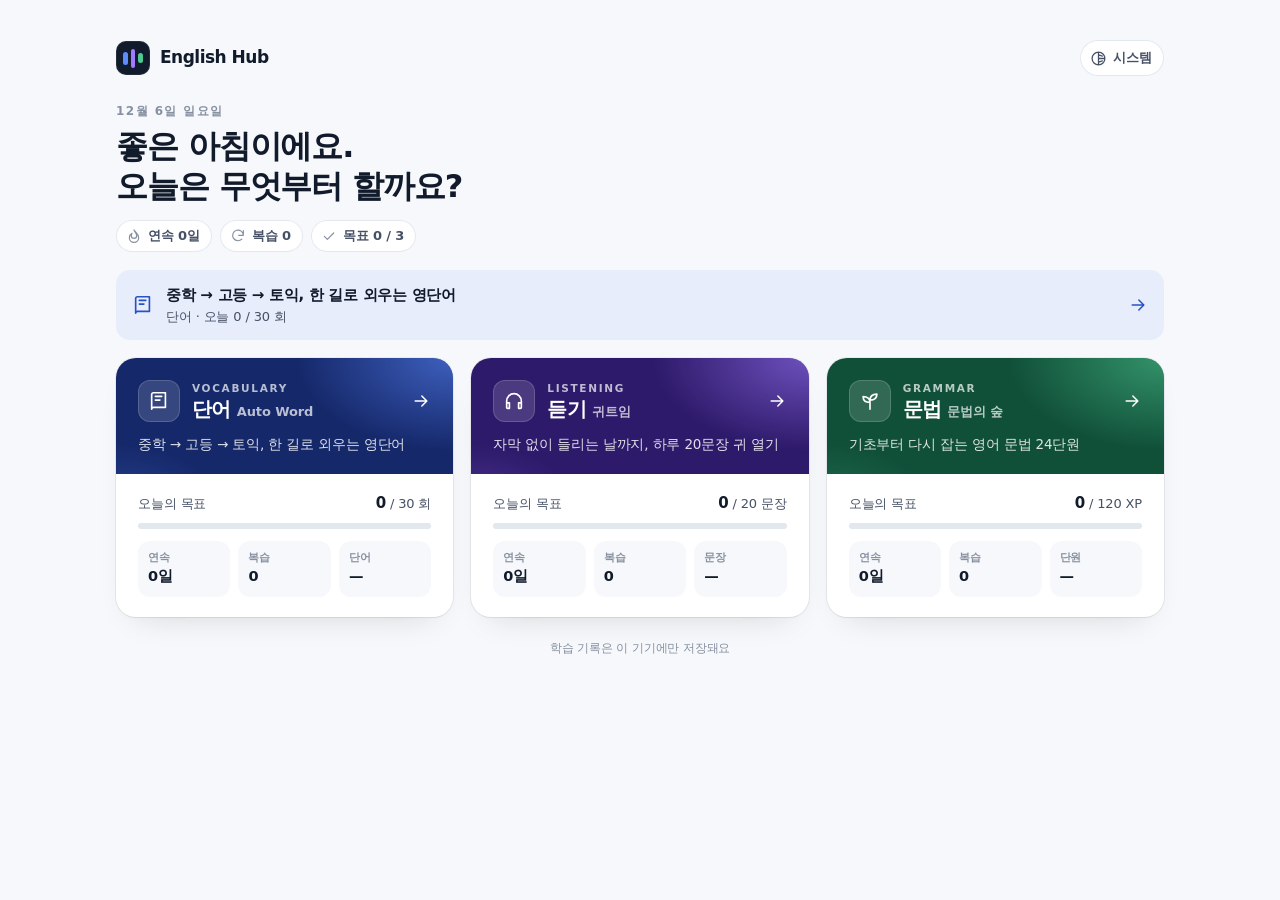
==== index.html @ cfde669b "English Hub 웹 버전 (단어 · 듣기 · 문법) Co-Authored-By: Claude Fable 5.2 <noreply@anthropic.com>" ====
<!doctype html>
<html lang="ko" data-theme="light">
<head>
<meta charset="utf-8">
<meta name="viewport" content="width=device-width, initial-scale=1, viewport-fit=cover">
<meta name="theme-color" content="#F6F8FB">
<title>English Hub — 단어 · 듣기 · 문법</title>
<meta name="description" content="단어 · 듣기 · 문법을 한 곳에서 공부하는 영어 학습 앱">
<link rel="icon" href="data:image/svg+xml,%3Csvg xmlns='http://www.w3.org/2000/svg' viewBox='0 0 64 64'%3E%3Crect width='64' height='64' rx='16' fill='%23111B2B'/%3E%3Crect x='15' y='20.500' width='8' height='23' rx='4' fill='%235E8BFF'/%3E%3Crect x='28' y='14' width='8' height='36' rx='4' fill='%23A07BFF'/%3E%3Crect x='41' y='23' width='8' height='18' rx='4' fill='%234FC891'/%3E%3C/svg%3E">
<link rel="manifest" href="manifest.webmanifest">
<link rel="apple-touch-icon" href="icons/apple-touch-icon.png">
<meta name="apple-mobile-web-app-capable" content="yes">
<meta name="mobile-web-app-capable" content="yes">
<meta name="apple-mobile-web-app-title" content="English Hub">
<meta name="apple-mobile-web-app-status-bar-style" content="default">
<meta name="format-detection" content="telephone=no">
<script>
/* 첫 페인트 전에 테마 적용 */
(function () { try { var t = localStorage.getItem('englishhub.theme') || 'auto'; if (t === 'auto') t = matchMedia('(prefers-color-scheme: dark)').matches ? 'dark' : 'light'; document.documentElement.dataset.theme = t; } catch (e) {} })();
</script>
<style>
/* English Hub 통합 홈 — 무채색만 쓰고, 파트 색(단어 파랑 · 듣기 보라 · 문법 초록)은 카드에만 쓴다. */
:root {
  --bg: #F6F8FB; --surface: #FFFFFF; --ink: #111B2B; --ink-2: #465166; --muted: #8791A1; --line: #E4E8EF; --track: #E3E7EE;
  --shadow: 0 0 0 1px rgba(20, 30, 50, .06), 0 1px 2px rgba(20, 20, 30, .04), 0 16px 32px -20px rgba(20, 20, 30, .18);
  --sans: -apple-system, BlinkMacSystemFont, "Pretendard", "Apple SD Gothic Neo", "Noto Sans KR", "Malgun Gothic", system-ui, sans-serif;
}
[data-theme="dark"] {
  --bg: #0C111B; --surface: #141B28; --ink: #EEF1F6; --ink-2: #B4BDCC; --muted: #77839A; --line: #243044; --track: #212B3C;
  --shadow: 0 0 0 1px rgba(255, 255, 255, .06), 0 16px 32px -20px rgba(0, 0, 0, .7);
  color-scheme: dark;
}
.p-word { --brand: #2752C4; --soft: #E7EDFB; --hero: #16296B; --glow: #5E8BFF; }
.p-hear { --brand: #6B3FC4; --soft: #EFE9FB; --hero: #2E1B6B; --glow: #A07BFF; }
.p-grammar { --brand: #1B7A50; --soft: #E2F2EA; --hero: #11503A; --glow: #4FC891; }
[data-theme="dark"] .p-word { --brand: #9DB8FF; --soft: #1B2747; --hero: #16213F; }
[data-theme="dark"] .p-hear { --brand: #C2A8FF; --soft: #271F45; --hero: #221A42; --glow: #9A78F0; }
[data-theme="dark"] .p-grammar { --brand: #8FDDB6; --soft: #173226; --hero: #14312A; }

* { box-sizing: border-box; margin: 0; }
html { -webkit-text-size-adjust: 100%; -webkit-tap-highlight-color: transparent; }
body { background: var(--bg); color: var(--ink); font: 15px/1.5 var(--sans); letter-spacing: -.01em; -webkit-font-smoothing: antialiased; }
a { color: inherit; text-decoration: none; touch-action: manipulation; }
button { font: inherit; color: inherit; background: none; border: 0; padding: 0; cursor: pointer; touch-action: manipulation; }
:focus-visible { outline: 2px solid var(--ink); outline-offset: 2px; border-radius: 10px; }
svg.ic { width: 20px; height: 20px; fill: none; stroke: currentColor; stroke-width: 1.8; stroke-linecap: round; stroke-linejoin: round; flex: none; }

.page { max-width: 1080px; margin: 0 auto; padding: calc(18px + env(safe-area-inset-top)) max(16px, env(safe-area-inset-right)) calc(32px + env(safe-area-inset-bottom)) max(16px, env(safe-area-inset-left)); }
.top { display: flex; align-items: center; justify-content: space-between; gap: 12px; }
.logo { display: flex; align-items: center; gap: 10px; font-weight: 750; font-size: 17px; letter-spacing: -.03em; }
.logo i { width: 34px; height: 34px; border-radius: 10px; background: #111B2B; display: flex; align-items: center; justify-content: center; gap: 3px; box-shadow: inset 0 0 0 1px rgba(255, 255, 255, .08); }
.logo i b { width: 4.5px; border-radius: 3px; }
.theme { display: inline-flex; align-items: center; gap: 6px; height: 36px; padding: 0 12px 0 10px; border-radius: 999px; color: var(--ink-2); font-size: 13px; font-weight: 600; box-shadow: inset 0 0 0 1px var(--line); background: var(--surface); }
.theme .ic { width: 17px; height: 17px; }

.hello { margin-top: 26px; }
.hello small { display: block; font-size: 12px; font-weight: 650; letter-spacing: .12em; color: var(--muted); }
.hello h1 { font-size: clamp(24px, 6.4vw, 32px); line-height: 1.25; letter-spacing: -.035em; margin-top: 6px; word-break: keep-all; }
.pills { display: flex; flex-wrap: wrap; gap: 8px; margin-top: 14px; }
.pill { display: inline-flex; align-items: center; gap: 6px; height: 32px; padding: 0 12px 0 10px; border-radius: 999px; background: var(--surface); box-shadow: inset 0 0 0 1px var(--line); font-size: 13px; font-weight: 650; color: var(--ink-2); font-variant-numeric: tabular-nums; }
.pill .ic { width: 16px; height: 16px; color: var(--muted); }

.next { display: flex; align-items: center; gap: 12px; margin-top: 18px; padding: 14px 16px; border-radius: 14px; background: var(--soft); color: var(--ink); }
.next > .ic { color: var(--brand); width: 22px; height: 22px; }
.next .txt { flex: 1; min-width: 0; font-size: 13px; color: var(--ink-2); }
.next .txt b, .next .txt small { display: block; overflow: hidden; text-overflow: ellipsis; white-space: nowrap; }
.next .txt b { font-size: 15px; font-weight: 700; letter-spacing: -.02em; color: var(--ink); } .next .txt small { font-size: 13px; }
.next .go { color: var(--brand); display: flex; }

.cards { display: grid; gap: 14px; margin-top: 18px; }
.card { display: flex; flex-direction: column; border-radius: 20px; background: var(--surface); box-shadow: var(--shadow); overflow: hidden; transition: transform .15s; }
.card:active { transform: scale(.985); }
.card-hero { position: relative; isolation: isolate; overflow: hidden; padding: 18px 18px 16px; color: #fff; background: var(--hero); }
.card-hero::before { content: ""; position: absolute; inset: 0; z-index: -1; opacity: .8; background:
  radial-gradient(70% 120% at 100% 0%, color-mix(in srgb, var(--glow) 70%, transparent) 0%, transparent 66%),
  radial-gradient(50% 90% at 0% 130%, color-mix(in srgb, var(--glow) 30%, transparent) 0%, transparent 62%); }
.card-top { display: flex; align-items: center; gap: 12px; }
.card-ic { width: 42px; height: 42px; border-radius: 12px; display: grid; place-items: center; background: rgba(255, 255, 255, .14); box-shadow: inset 0 0 0 1px rgba(255, 255, 255, .16); flex: none; }
.card-ic .ic { width: 22px; height: 22px; }
.card-name { flex: 1; min-width: 0; } .card-name small { display: block; font-size: 10.5px; font-weight: 700; letter-spacing: .16em; opacity: .7; }
.card-name b { display: block; font-size: 20px; font-weight: 750; letter-spacing: -.03em; line-height: 1.2; }
.card-name b em { font-style: normal; font-size: 13px; font-weight: 600; opacity: .7; margin-left: 6px; letter-spacing: -.01em; }
.card-hero > p { margin-top: 12px; font-size: 13.5px; opacity: .86; min-height: 20px; overflow: hidden; text-overflow: ellipsis; white-space: nowrap; }
.card-body { padding: 14px 18px 16px; display: grid; gap: 12px; }
.goal { display: flex; align-items: baseline; justify-content: space-between; font-size: 13px; color: var(--ink-2); }
.goal b { font-size: 15px; color: var(--ink); font-variant-numeric: tabular-nums; } .goal .done { color: var(--brand); font-weight: 700; }
.bar { height: 6px; border-radius: 999px; background: var(--track); overflow: hidden; margin-top: -4px; }
.bar i { display: block; height: 100%; border-radius: 999px; background: var(--brand); }
.cells { display: grid; grid-template-columns: repeat(3, 1fr); gap: 8px; }
.cell { background: var(--bg); border-radius: 12px; padding: 9px 10px; min-width: 0; }
.cell small { display: block; font-size: 11px; color: var(--muted); font-weight: 600; }
.cell b { display: block; font-size: 14.5px; font-weight: 700; font-variant-numeric: tabular-nums; white-space: nowrap; overflow: hidden; text-overflow: ellipsis; }
.cell.hot b { color: var(--brand); }
.foot { margin-top: 22px; text-align: center; font-size: 12px; color: var(--muted); }

@media (min-width: 860px) {
  .page { padding-top: 40px; }
  .cards { grid-template-columns: repeat(3, 1fr); gap: 18px; }
  .card-hero { padding: 22px 22px 20px; } .card-body { padding: 18px 22px 20px; }
  .card:hover { transform: translateY(-2px); }
}
@media (prefers-reduced-motion: reduce) { .card { transition: none; } }
</style>
</head>
<body>
<div class="page" id="page"></div>
<noscript><p style="padding:24px">이 앱은 JavaScript가 필요합니다.</p></noscript>
<script src="shared/hub.js" data-root="./"></script>
<script>
(function () {
  'use strict';
  var EH = window.EH;
  var ICON = {
    word: 'M4 5a2 2 0 0 1 2-2h13v16H6a2 2 0 0 0-2 2zM4 19V5M8 7h7M8 11h5',
    hear: 'M4 15v-3a8 8 0 0 1 16 0v3M4 14h3v6H5a1 1 0 0 1-1-1zM20 14h-3v6h2a1 1 0 0 0 1-1z',
    grammar: 'M12 21v-8.5M12 13.5c0-4-2.8-6.2-7.5-6.2 0 4.2 2.8 6.2 7.5 6.2zM12 11c0-3.8 2.6-6.5 7.5-6.5 0 4.6-2.8 6.5-7.5 6.5z',
    auto: 'M12 3a9 9 0 1 0 0 18 9 9 0 0 0 0-18zM12 3v18M12 7l5.5 1.5M12 12h9M12 17l5.5-1.5',
    light: 'M12 4V2M12 22v-2M4 12H2M22 12h-2M5.6 5.6 4.2 4.2M19.8 19.8l-1.4-1.4M5.6 18.4l-1.4 1.4M19.8 4.2l-1.4 1.4M12 7.5a4.5 4.5 0 1 1 0 9 4.5 4.5 0 0 1 0-9z',
    dark: 'M20 14.5A8 8 0 0 1 9.5 4 8 8 0 1 0 20 14.500z',
    flame: 'M12 3c1 3 4 4.5 4 8.500a4 4 0 0 1-8 0c0-1.500.5-2.500 1-3.500C6.5 9.500 5 12 5 14.500a7 7 0 0 0 14 0C19 9 14.500 6.500 12 3z',
    review: 'M20 11a8 8 0 1 0-2.300 5.700M20 4v7h-7',
    arrow: 'M5 12h14M13 6l6 6-6 6',
    check: 'M5 12.500l4.500 4.500L19 7.500'
  };
  var ic = function (n) { return '<svg class="ic" viewBox="0 0 24 24" aria-hidden="true"><path d="' + ICON[n] + '"/></svg>'; };
  var esc = function (s) { return String(s).replace(/[&<>"']/g, function (c) { return { '&': '&amp;', '<': '&lt;', '>': '&gt;', '"': '&quot;', "'": '&#39;' }[c]; }); };
  var num = function (n) { return Number(n).toLocaleString('ko-KR'); };
  var read = function (k) { try { return JSON.parse(localStorage.getItem(k)) || {}; } catch (e) { return {}; } };
  var MODE_LABEL = { auto: '시스템', light: '라이트', dark: '다크' };

  /* 날짜 번호: 단어 · 문법 파트가 쓰는 것과 같은 계산(그 지역 날짜 기준) */
  var dnum = function (d) { d = d || new Date(); return Math.floor(Date.UTC(d.getFullYear(), d.getMonth(), d.getDate()) / 864e5); };
  var ymd = function (d) { return d.getFullYear() + '-' + String(d.getMonth() + 1).padStart(2, '0') + '-' + String(d.getDate()).padStart(2, '0'); };
  function run(has, t) { var d = has(t) ? t : t - 1, n = 0; while (has(d)) { n++; d--; } return n; }

  /* 세 파트의 학습 기록을 저장된 그대로 읽어 요약한다(기록 형식은 각 파트의 것). */
  function stats() {
    var t = dnum(), now = Date.now();
    var W = read('autoword.v1'), H = read('gwiteuim.v1'), G = read('grammar-forest-v1');
    var wd = W.days || {}, ww = W.words || {}, hd = H.days || {}, hs = H.srs || {}, gd = G.days || {}, gs = G.srs || {};
    var hkey = function (n) { return ymd(new Date(n * 864e5 + new Date().getTimezoneOffset() * 6e4 + 432e5)); };
    return {
      word: { today: (wd[t] && wd[t].n) || 0, goal: W.goal || 30, streak: run(function (d) { return wd[d] && wd[d].n; }, t),
        due: Object.keys(ww).filter(function (k) { return ww[k].n > 0 && ww[k].d <= t; }).length },
      hear: { today: hd[ymd(new Date())] || 0, goal: H.goal || 20, streak: run(function (d) { return hd[hkey(d)]; }, t),
        due: Object.keys(hs).filter(function (k) { return hs[k].d <= now; }).length },
      grammar: { today: gd[t] || 0, goal: (G.profile && G.profile.goal) || 120, streak: run(function (d) { return gd[d] > 0; }, t),
        due: Object.keys(gs).filter(function (k) { return gs[k].due <= t; }).length }
    };
  }

  var PARTS = [
    { key: 'word', name: '단어', title: 'Auto Word', eyebrow: 'VOCABULARY', unit: '회', each: '단어', tagline: '중학 → 고등 → 토익, 한 길로 외우는 영단어' },
    { key: 'hear', name: '듣기', title: '귀트임', eyebrow: 'LISTENING', unit: '문장', each: '문장', tagline: '자막 없이 들리는 날까지, 하루 20문장 귀 열기' },
    { key: 'grammar', name: '문법', title: '문법의 숲', eyebrow: 'GRAMMAR', unit: 'XP', each: '단원', tagline: '기초부터 다시 잡는 영어 문법 24단원' }
  ];

  function card(p, s, sum) {
    var done = s.today >= s.goal, pct = Math.max(0, Math.min(100, s.today / s.goal * 100));
    var prog = sum.total ? num(sum.done) + ' / ' + num(sum.total) : '—';
    return '<a class="card p-' + p.key + '" href="' + p.key + '/">'
      + '<div class="card-hero"><div class="card-top"><span class="card-ic">' + ic(p.key) + '</span>'
      + '<span class="card-name"><small>' + p.eyebrow + '</small><b>' + p.name + '<em>' + p.title + '</em></b></span>' + ic('arrow') + '</div>'
      + '<p>' + esc(sum.next || p.tagline) + '</p></div>'
      + '<div class="card-body"><div class="goal"><span>오늘의 목표</span>'
      + (done ? '<span class="done">달성 · ' + num(s.today) + ' ' + p.unit + '</span>' : '<span><b>' + num(s.today) + '</b> / ' + num(s.goal) + ' ' + p.unit + '</span>') + '</div>'
      + '<div class="bar"><i style="width:' + pct + '%"></i></div>'
      + '<div class="cells"><div class="cell"><small>연속</small><b>' + s.streak + '일</b></div>'
      + '<div class="cell' + (s.due ? ' hot' : '') + '"><small>복습</small><b>' + num(s.due) + '</b></div>'
      + '<div class="cell"><small>' + p.each + '</small><b>' + prog + '</b></div></div></div></a>';
  }

  /* 추천 한 줄: 밀린 복습이 가장 많은 파트 → 오늘 목표를 아직 못 채운 파트 → 모두 달성 */
  function suggest(st, sums) {
    var due = PARTS.filter(function (p) { return st[p.key].due > 0; }).sort(function (a, b) { return st[b.key].due - st[a.key].due; })[0];
    if (due) return { p: due, head: due.name + ' 복습 ' + num(st[due.key].due) + '개가 기다려요', sub: '밀린 복습부터 끝내면 오래 기억에 남아요', icon: 'review' };
    var todo = PARTS.filter(function (p) { return st[p.key].today < st[p.key].goal; })[0];
    if (todo) return { p: todo, head: sums[todo.key].next || todo.tagline, sub: todo.name + ' · 오늘 ' + num(st[todo.key].today) + ' / ' + num(st[todo.key].goal) + ' ' + todo.unit, icon: todo.key };
    return { p: PARTS[0], head: '오늘 목표를 모두 채웠어요', sub: '더 하고 싶다면 단어부터 가볍게', icon: 'check' };
  }

  function render() {
    EH.apply();
    var st = stats(), sums = {}, now = new Date(), h = now.getHours();
    PARTS.forEach(function (p) { sums[p.key] = EH.readSummary(p.key); });
    var hello = h < 5 ? '늦은 시간까지 수고해요' : h < 12 ? '좋은 아침이에요' : h < 18 ? '좋은 오후예요' : '좋은 저녁이에요';
    var best = Math.max(st.word.streak, st.hear.streak, st.grammar.streak);
    var due = st.word.due + st.hear.due + st.grammar.due;
    var hit = PARTS.filter(function (p) { return st[p.key].today >= st[p.key].goal; }).length;
    var sg = suggest(st, sums), mode = EH.mode();
    var date = (now.getMonth() + 1) + '월 ' + now.getDate() + '일 ' + '일월화수목금토'[now.getDay()] + '요일';
    document.getElementById('page').innerHTML =
      '<header class="top"><span class="logo"><i><b style="height:13px;background:#5E8BFF"></b><b style="height:19px;background:#A07BFF"></b><b style="height:10px;background:#4FC891"></b></i>English Hub</span>'
      + '<button class="theme" id="theme" aria-label="테마 바꾸기: 지금 ' + MODE_LABEL[mode] + '">' + ic(mode) + MODE_LABEL[mode] + '</button></header>'
      + '<section class="hello"><small>' + date + '</small><h1>' + hello + '.<br>오늘은 무엇부터 할까요?</h1>'
      + '<div class="pills"><span class="pill">' + ic('flame') + '연속 ' + best + '일</span><span class="pill">' + ic('review') + '복습 ' + num(due) + '</span><span class="pill">' + ic('check') + '목표 ' + hit + ' / 3</span></div></section>'
      + '<a class="next p-' + sg.p.key + '" href="' + sg.p.key + '/">' + ic(sg.icon) + '<span class="txt"><b>' + esc(sg.head) + '</b><small>' + esc(sg.sub) + '</small></span><span class="go">' + ic('arrow') + '</span></a>'
      + '<section class="cards">' + PARTS.map(function (p) { return card(p, st[p.key], sums[p.key]); }).join('') + '</section>'
      + '<p class="foot">학습 기록은 이 기기에만 저장돼요</p>';
    document.getElementById('theme').onclick = function () {
      EH.setMode(EH.MODES[(EH.MODES.indexOf(EH.mode()) + 1) % EH.MODES.length]);
      render();
    };
  }

  EH.onSystemChange(render);
  addEventListener('pageshow', render);                 /* 파트에서 돌아왔을 때 숫자를 새로 읽는다 */
  document.addEventListener('visibilitychange', function () { if (!document.hidden) render(); });
  render();
})();
</script>
</body>
</html>
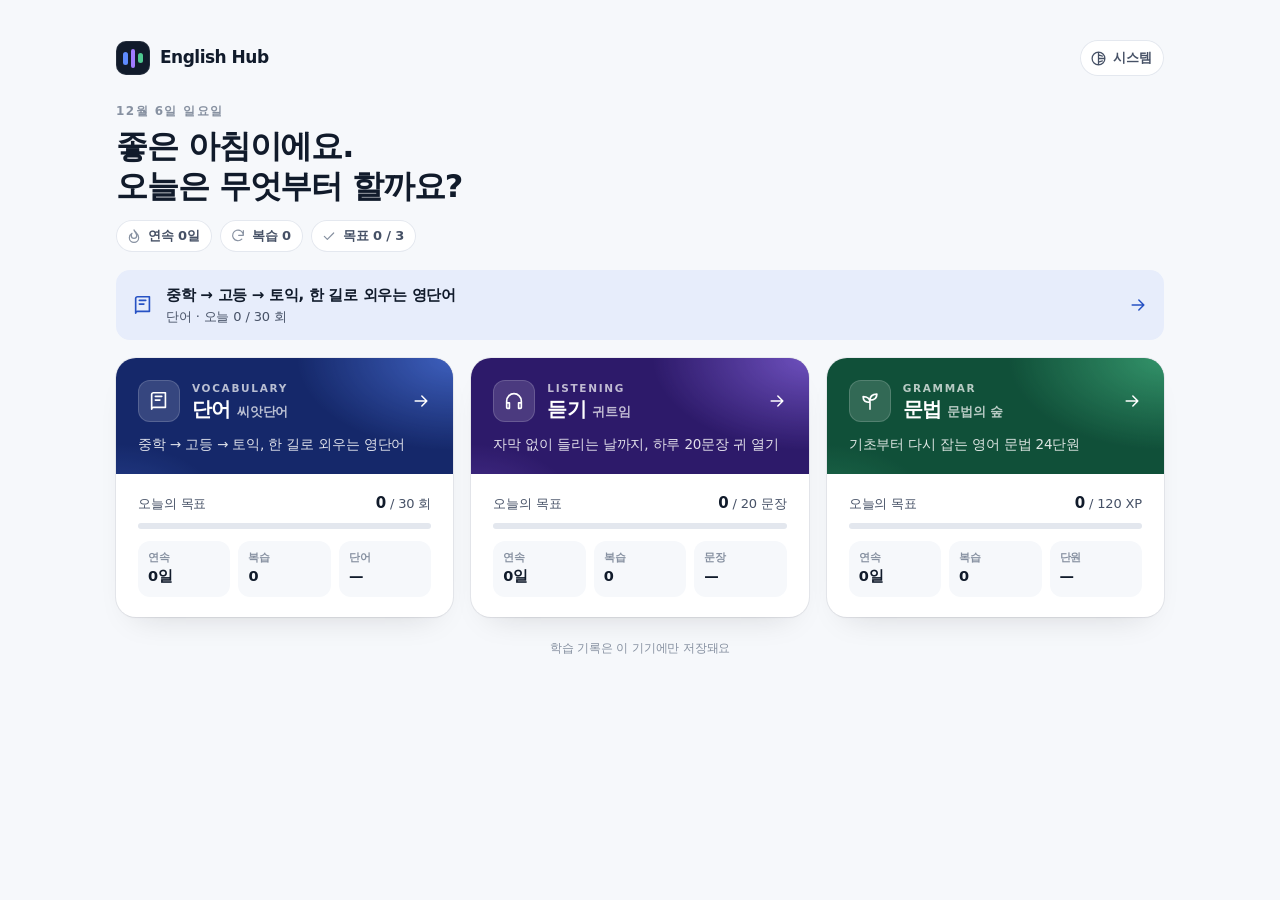
==== commit b975959f: "씨앗단어 이름, 아래 메뉴 통일(홈 … 내 기록), 듣기에 복습 · 내 기록 화면 Co-Authored-By: Claude Fable 5.2 <noreply@anthropic.co" ====
--- a/index.html
+++ b/index.html
@@ -150,7 +150,7 @@
   }
 
   var PARTS = [
-    { key: 'word', name: '단어', title: 'Auto Word', eyebrow: 'VOCABULARY', unit: '회', each: '단어', tagline: '중학 → 고등 → 토익, 한 길로 외우는 영단어' },
+    { key: 'word', name: '단어', title: '씨앗단어', eyebrow: 'VOCABULARY', unit: '회', each: '단어', tagline: '중학 → 고등 → 토익, 한 길로 외우는 영단어' },
     { key: 'hear', name: '듣기', title: '귀트임', eyebrow: 'LISTENING', unit: '문장', each: '문장', tagline: '자막 없이 들리는 날까지, 하루 20문장 귀 열기' },
     { key: 'grammar', name: '문법', title: '문법의 숲', eyebrow: 'GRAMMAR', unit: 'XP', each: '단원', tagline: '기초부터 다시 잡는 영어 문법 24단원' }
   ];
